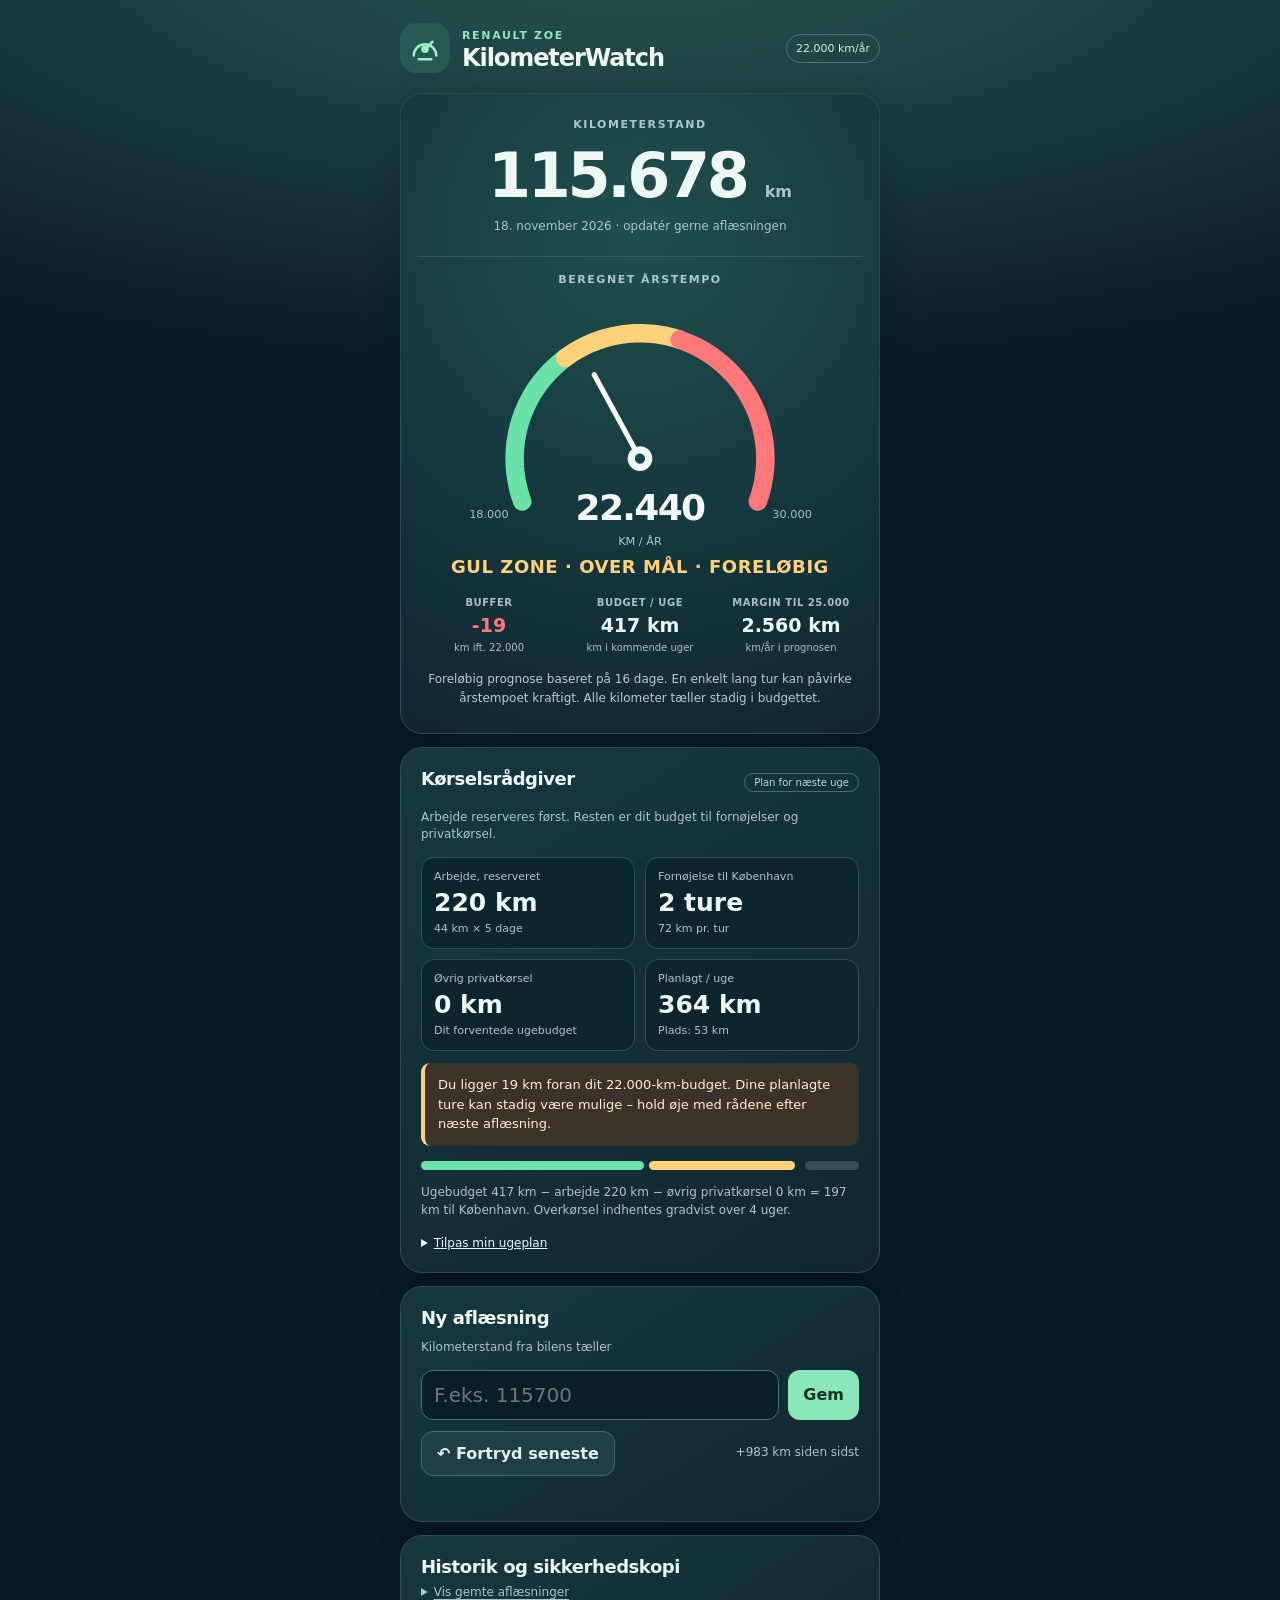
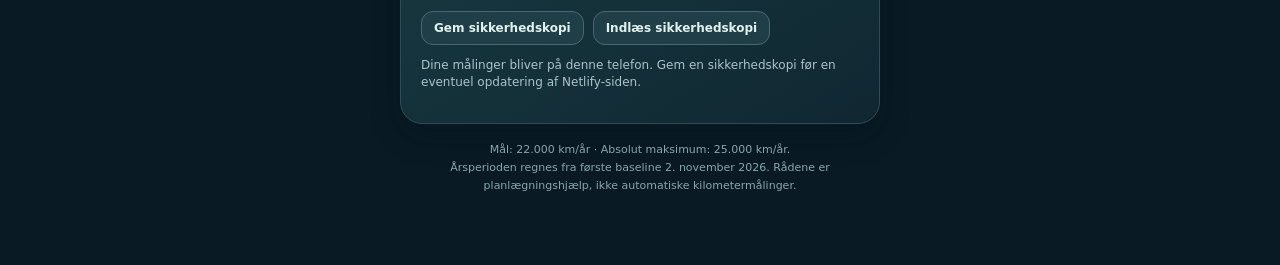
==== tools/kilometerwatch/index.html @ fc273396 "Add standalone KilometerWatch driving adviser mobile test" ====
<!doctype html>
<html lang="da">
<head>
<meta charset="utf-8">
<meta name="viewport" content="width=device-width,initial-scale=1,viewport-fit=cover">
<meta name="theme-color" content="#0b1b24">
<meta name="description" content="KilometerWatch: kørselsrådgiver for Renault Zoe med kilometerbudget og planer for fornøjelse til København.">
<title>Renault Zoe · KilometerWatch</title>
<style>
:root{color-scheme:dark;font-family:system-ui,-apple-system,BlinkMacSystemFont,'Segoe UI',sans-serif;--bg:#091a24;--panel:#14303a;--border:#2d4c57;--text:#edf8f5;--muted:#aec3c9;--mint:#75e5ae;--amber:#ffd17b;--red:#ff777a}
*{box-sizing:border-box}html{background:var(--bg);min-height:100%}body{margin:0;color:var(--text);background:radial-gradient(ellipse 100% 24% at 50% -3%,#285650,transparent),var(--bg);min-height:100dvh}.wrap{width:min(100%,510px);margin:auto;padding:23px 15px 60px}.header{display:flex;align-items:center;gap:12px;margin-bottom:20px}.brandicon{background:#265952;color:#9df2c8;border-radius:16px;display:grid;place-items:center;width:50px;height:50px;flex:none}.brandicon svg{width:30px}.brand small{font-size:11px;letter-spacing:.15em;color:#94e3c7;font-weight:800}.brand h1{font-size:24px;margin:1px 0 0;letter-spacing:-.045em}.goal{border:1px solid #4b7773;font-size:11px;padding:7px 9px;border-radius:16px;margin-left:auto;white-space:nowrap;color:#d4eae4}.panel{background:linear-gradient(148deg,#173840,#102732);border:1px solid var(--border);border-radius:22px;padding:20px;margin:0 0 13px;box-shadow:0 12px 32px #02101a33}.hero{text-align:center;background:radial-gradient(circle at 50% 22%,#20504c,#14343d 60%,#102632);padding:24px 13px 22px}.overline{text-transform:uppercase;color:#a9cac7;letter-spacing:.14em;font-size:11px;font-weight:800}.odo{font-size:clamp(45px,12vw,62px);line-height:1.2;margin:8px 0 5px;letter-spacing:-.055em;font-weight:850;font-variant-numeric:tabular-nums}.odo .unit{font-size:16px;color:#abc3c7;letter-spacing:0}.muted{color:var(--muted)}.small{font-size:12px;line-height:1.45}.divider{height:1px;background:#39595c;margin:20px 3px 16px}.gauge{width:100%;max-width:370px;margin:2px auto -14px;display:block;overflow:visible}.needle{transform-origin:180px 166px;transition:transform .6s}.gauge .value{font-size:35px;fill:#f4f9f7;font-weight:850;letter-spacing:-1.6px}.gauge .units{font-size:11px;fill:#b4c9cb}.gauge .tick{font-size:11px;fill:#a9bfc3}.status{font-weight:850;font-size:18px;letter-spacing:.03em;margin:10px 0 6px}.status.green{color:var(--mint)}.status.amber{color:var(--amber)}.status.red{color:var(--red)}.facts{display:grid;grid-template-columns:repeat(3,1fr);gap:5px;margin:20px 2px 12px}.fact{padding:0 2px}.fact .lbl{display:block;text-transform:uppercase;font-size:10px;color:#a6c0c4;letter-spacing:.055em;font-weight:750}.fact strong{display:block;margin-top:6px;font-size:19px;font-variant-numeric:tabular-nums}.fact small{font-size:10px;color:#aac0c5}.fact strong.negative{color:var(--red)}.fact strong.positive{color:var(--mint)}.explanation{font-size:12px;line-height:1.6;color:#b4cbd0;margin:15px 6px 2px}.panel h2{font-size:18px;margin:0 0 8px;letter-spacing:-.025em}.tag{font-size:10px;border:1px solid #486d72;color:#bcd6d8;padding:3px 9px;border-radius:20px;white-space:nowrap}.flexhead{display:flex;align-items:center;justify-content:space-between;gap:8px}.advice{border-left:4px solid var(--mint);background:#173c39;padding:12px 13px;border-radius:9px;margin:12px 0;color:#dff9ec;line-height:1.5;font-size:13px}.advice.warn{border-left-color:var(--amber);background:#3b3229;color:#fff0d3}.advice.danger{border-left-color:var(--red);background:#432b30;color:#ffe5e5}.numbers{display:grid;grid-template-columns:repeat(2,minmax(0,1fr));gap:10px;margin-top:14px}.metric{background:#0c2630;border:1px solid #2f5057;border-radius:13px;padding:12px}.metric small{display:block;color:var(--muted);font-size:11px}.metric strong{display:block;font-size:25px;margin-top:5px;font-variant-numeric:tabular-nums}.metric em{font-size:11px;color:var(--muted);font-style:normal}.plot{display:flex;gap:5px;margin:15px 0 4px}.plot div{height:9px;border-radius:10px}.keyline{font-size:12px;line-height:1.5;color:var(--muted);margin:13px 0 0}.fieldrow{display:flex;gap:9px;margin:13px 0 0}.fieldrow input{min-width:0;flex:1;background:#081e29;color:#fff;padding:12px;border:1px solid #4a7176;border-radius:12px;font:inherit;font-size:20px}.fieldrow input:focus,.settings input:focus{outline:2px solid #72eab1}.btn{border:0;border-radius:12px;font:inherit;font-weight:800;cursor:pointer;padding:12px 15px;background:#8be7ba;color:#0b3527}.btn-secondary{border:1px solid #496971;background:#203e48;color:#e1f2ec}.btn:disabled{opacity:.45;cursor:not-allowed}.underrow{display:flex;justify-content:space-between;gap:8px;align-items:center;margin-top:11px}.note{min-height:15px;font-size:12px;color:var(--amber);margin:10px 0 0;line-height:1.4}.settings{display:grid;grid-template-columns:1fr 1fr;gap:10px;margin-top:12px}.settings label{font-size:11px;color:#bcd0d0;display:flex;flex-direction:column;gap:5px}.settings input{font:inherit;font-size:16px;background:#08222e;border:1px solid #496773;color:#f5faf8;border-radius:10px;padding:10px 12px;width:100%;font-variant-numeric:tabular-nums}.settings .full{grid-column:span 2}.history{font-size:12px}.history summary{cursor:pointer;text-decoration:underline;color:#aac4c6;text-underline-offset:3px}.history ul{padding:0;list-style:none}.history li{border-bottom:1px solid #2b4952;display:flex;justify-content:space-between;padding:8px 2px;color:#afc9ce}.history strong{color:#e7faf3}.backups{display:flex;gap:9px;flex-wrap:wrap;margin-top:12px}.backups button{font-size:12px;padding:9px 12px}.foot{font-size:11px;color:#88a7ad;text-align:center;margin-top:17px;line-height:1.6}.toast{position:fixed;bottom:15px;left:50%;transform:translateX(-50%);width:min(calc(100% - 26px),440px);background:#193c40;border:1px solid #78d0af;border-radius:14px;padding:13px 14px;box-shadow:0 12px 30px #0009;font-size:13px;line-height:1.4;z-index:20}.toast[hidden]{display:none}.toast button{float:right;margin-left:6px;background:none;border:0;color:#a6f7d8;font-size:18px;cursor:pointer}.toptip{font-size:11px;color:#9ebec4;margin:6px 0}.secondary{color:#b4cdd0}@media(max-width:360px){.wrap{padding:17px 10px 40px}.panel{padding:16px}.header h1{font-size:21px}.goal{font-size:10px;padding:6px}.metric strong{font-size:21px}.fact strong{font-size:17px}}
</style>
</head>
<body>
<main class="wrap">
<header class="header"><div class="brandicon"><svg viewBox="0 0 24 24" fill="none" stroke="currentColor" stroke-width="2" stroke-linecap="round"><path d="M3 18a9 9 0 0 1 18 0"/><path d="m12 13 6-6"/><circle cx="12" cy="13" r="2"/><path d="M7 21h10"/></svg></div><div class="brand"><small>RENAULT ZOE</small><h1>KilometerWatch</h1></div><div class="goal">22.000 km/år</div></header>
<section class="panel hero" aria-label="Kilometertæller og årstempo">
<div class="overline">Kilometerstand</div><div class="odo"><span id="odometer">114.695</span> <span class="unit">km</span></div><div id="updated" class="muted small">Seneste aflæsning</div><div class="divider"></div>
<div class="overline">Beregnet årstempo</div>
<svg class="gauge" viewBox="0 0 360 265" role="img" aria-label="Beregnet årlig kilometerstand">
<path id="greenArc" fill="none" stroke="#69e3a8" stroke-width="18" stroke-linecap="round"/><path id="amberArc" fill="none" stroke="#ffd17b" stroke-width="18" stroke-linecap="round"/><path id="redArc" fill="none" stroke="#ff797b" stroke-width="18" stroke-linecap="round"/>
<g class="needle" id="needle"><line x1="180" y1="166" x2="180" y2="73" stroke="#f5fbf8" stroke-width="5" stroke-linecap="round"/><circle cx="180" cy="166" r="12" fill="#eff8f3"/><circle cx="180" cy="166" r="5" fill="#164449"/></g>
<text id="annual" class="value" x="180" y="226" text-anchor="middle">—</text><text class="units" x="180" y="250" text-anchor="middle">KM / ÅR</text><text class="tick" x="33" y="224" text-anchor="middle">18.000</text><text class="tick" x="328" y="224" text-anchor="middle">30.000</text>
</svg>
<div id="state" class="status amber">AFVENTER FLERE MÅLINGER</div>
<div class="facts"><div class="fact"><span class="lbl">Buffer</span><strong id="buffer">—</strong><small>km ift. 22.000</small></div><div class="fact"><span class="lbl">Budget / uge</span><strong id="weekBudget">—</strong><small>km i kommende uger</small></div><div class="fact"><span class="lbl">Margin til 25.000</span><strong id="hardMargin">—</strong><small>km/år i prognosen</small></div></div>
<p id="tempoDesc" class="explanation">Årstempoet beregnes ud fra gemte aflæsninger.</p>
</section>
<section class="panel" aria-label="Kørselsrådgiver">
<div class="flexhead"><h2>Kørselsrådgiver</h2><span class="tag">Plan for næste uge</span></div>
<p class="small muted">Arbejde reserveres først. Resten er dit budget til fornøjelser og privatkørsel.</p>
<div class="numbers">
<div class="metric"><small>Arbejde, reserveret</small><strong id="workKm">220 km</strong><em>44 km × 5 dage</em></div>
<div class="metric"><small>Fornøjelse til København</small><strong id="cphSlots">2 ture</strong><em id="cphKm">72 km tur/retur</em></div>
<div class="metric"><small>Øvrig privatkørsel</small><strong id="otherKm">0 km</strong><em>Dit forventede ugebudget</em></div>
<div class="metric"><small>Planlagt / uge</small><strong id="plannedKm">—</strong><em id="roomLeft">—</em></div>
</div>
<div class="advice" id="advice" role="status" aria-live="polite">Din anbefaling kommer her.</div>
<div class="plot" aria-hidden="true"><div id="workBar" style="background:#6ce2a8;width:54%"></div><div id="cphBar" style="background:#ffd17b;width:34%"></div><div id="otherBar" style="background:#70a8d1;width:4%"></div><div id="leftBar" style="background:#334e59;width:8%"></div></div>
<p id="mathDesc" class="keyline"></p>
<details style="margin-top:16px"><summary class="small" style="cursor:pointer;text-decoration:underline">Tilpas min ugeplan</summary>
<div class="settings">
<label>Arbejdsdage / uge<input id="workDays" type="number" min="0" max="7" step="1" value="5"></label>
<label>Km pr. arbejdsdag<input id="workRoundtrip" type="number" min="0" max="300" step="1" value="44"></label>
<label>Fornøjelse til København / uge<input id="plannedTrips" type="number" min="0" max="14" step="1" value="2"></label>
<label>Km tur/retur København<input id="cphRoundtrip" type="number" min="1" max="500" step="1" value="72"></label>
<label class="full">Øvrig privatkørsel, km/uge<input id="otherPrivate" type="number" min="0" max="1000" step="1" value="0"></label>
</div>
<p class="small muted">Indstillinger gemmes kun på denne enhed. Standard: 5 arbejdsdage × 44 km, 72 km pr. København-tur. Weekender og ferie er ikke automatisk arbejdsdage.</p>
</details>
</section>
<section class="panel" aria-label="Ny kilometeraflæsning"><h2>Ny aflæsning</h2><form id="form"><label for="kmInput" class="small muted">Kilometerstand fra bilens tæller</label><div class="fieldrow"><input id="kmInput" type="text" inputmode="numeric" autocomplete="off" placeholder="F.eks. 115700" maxlength="10" required><button type="submit" class="btn">Gem</button></div><div class="underrow"><button id="undo" type="button" class="btn btn-secondary" disabled>↶ Fortryd seneste</button><span id="lastDelta" class="small muted">—</span></div><p class="note" id="message" aria-live="polite"></p></form></section>
<section class="panel"><h2>Historik og sikkerhedskopi</h2><details class="history"><summary>Vis gemte aflæsninger</summary><ul id="historyList"></ul></details><div class="backups"><button id="export" class="btn btn-secondary" type="button">Gem sikkerhedskopi</button><button id="importBtn" class="btn btn-secondary" type="button">Indlæs sikkerhedskopi</button><input id="importFile" type="file" accept=".json,application/json" hidden></div><p class="small muted">Dine målinger bliver på denne telefon. Gem en sikkerhedskopi før en eventuel opdatering af Netlify-siden.</p></section>
<p class="foot">Mål: 22.000 km/år · Absolut maksimum: 25.000 km/år.<br>Årsperioden regnes fra første baseline 2. november 2026. Rådene er planlægningshjælp, ikke automatiske kilometermålinger.</p>
</main>
<div id="toast" class="toast" hidden><button type="button" id="closeToast" aria-label="Luk besked">×</button><span id="toastText"></span></div>
<script>
(()=>{'use strict';
const KEY='kilometerwatch-v7-manuel', SETTINGS_KEY='kilometerwatch-v9-settings',BASE={date:'2026-11-02',km:114695},GOAL=22000,HARD=25000,DAYS=365.2425,RECOVERY_WEEKS=4;
const initialSettings={workDays:5,workRoundtrip:44,plannedTrips:2,cphRoundtrip:72,otherPrivate:0};
const $=id=>document.getElementById(id), fmt=n=>new Intl.NumberFormat('da-DK',{maximumFractionDigits:0}).format(Math.round(n));
function day(s){let d=new Date(s+'T12:00:00Z');if(!/^\d{4}-\d{2}-\d{2}$/.test(s)||Number.isNaN(d.getTime())||d.toISOString().slice(0,10)!==s)throw Error('Ugyldig dato');return Date.UTC(+s.slice(0,4),+s.slice(5,7)-1,+s.slice(8,10))/86400000}
function today(){let d=new Date();return d.getFullYear()+'-'+String(d.getMonth()+1).padStart(2,'0')+'-'+String(d.getDate()).padStart(2,'0')}
function fullDate(s){return new Intl.DateTimeFormat('da-DK',{day:'numeric',month:'long',year:'numeric'}).format(new Date(s+'T12:00:00'))}
function validate(a){if(!Array.isArray(a)||a.length>3000)throw Error('Ugyldig historik');let prev=BASE;for(const o of a){if(!o||typeof o.date!=='string'||!Number.isSafeInteger(o.km)||o.km<prev.km||o.km>2000000||day(o.date)<day(prev.date)||day(o.date)>day(today()))throw Error('Ugyldig historik eller kilometertal');prev=o}return a.map(e=>({date:e.date,km:e.km}))}
let entries=[{date:'2026-11-18',km:115678}];try{const saved=JSON.parse(localStorage.getItem(KEY));if(saved?.version===1&&Array.isArray(saved.entries))entries=validate(saved.entries)}catch(e){console.warn('Historikken kunne ikke indlæses; originalen er ikke slettet',e)}
let settings={...initialSettings};try{const old=JSON.parse(localStorage.getItem(SETTINGS_KEY));if(old&&typeof old==='object')Object.keys(initialSettings).forEach(k=>{let v=Number(old[k]);if(Number.isFinite(v)&&v>=0&&v<=1000)settings[k]=v})}catch(e){}
const limits={workDays:7,workRoundtrip:300,plannedTrips:14,cphRoundtrip:500,otherPrivate:1000};
Object.keys(initialSettings).forEach(k=>{$(k).value=settings[k];$(k).addEventListener('change',()=>{let v=Number($(k).value);settings[k]=Number.isFinite(v)?Math.max(k==='cphRoundtrip'?1:0,Math.min(limits[k],Math.floor(v))):initialSettings[k];$(k).value=settings[k];localStorage.setItem(SETTINGS_KEY,JSON.stringify(settings));render()})});
function save(){localStorage.setItem(KEY,JSON.stringify({version:1,baseline:BASE,entries}))}
function path(a,b){let r='';for(let d=a;d<=b;d+=(b-a)/32){let rd=Math.PI*d/180;r+=(r?'L':'M')+(180+122*Math.sin(rd)).toFixed(1)+','+(166-122*Math.cos(rd)).toFixed(1)}let rd=Math.PI*b/180;return r+'L'+(180+122*Math.sin(rd)).toFixed(1)+','+(166-122*Math.cos(rd)).toFixed(1)}
const ang=v=>-110+220*(v-18000)/(30000-18000);
$('greenArc').setAttribute('d',path(-110,ang(22000)));$('amberArc').setAttribute('d',path(ang(22000),ang(25000)));$('redArc').setAttribute('d',path(ang(25000),110));
function model(){
const last=entries.at(-1)||BASE, elapsed=Math.max(0,day(last.date)-day(BASE.date)),distance=last.km-BASE.km,pace=elapsed?distance*DAYS/elapsed:null,preliminary=elapsed<28;
const buffer=(GOAL*elapsed/DAYS)-distance;const remainingDays=Math.max(0,DAYS-elapsed),remainingWeeks=remainingDays/7;
const nominal=GOAL*7/DAYS;let weekly=remainingWeeks>0?Math.max(0,(GOAL-distance)/remainingWeeks):0;
weekly=Math.min(nominal,weekly);
if(buffer<0)weekly=Math.min(weekly,Math.max(0,nominal+buffer/RECOVERY_WEEKS));
const work=settings.workDays*settings.workRoundtrip,cph=settings.cphRoundtrip,planned=settings.plannedTrips*cph,other=settings.otherPrivate,optional=Math.max(0,weekly-work-other),slots=Math.max(0,Math.floor(optional/cph+1e-9)),skip=Math.max(0,settings.plannedTrips-slots),total=work+planned+other;
const over=total-weekly;const status=pace===null?'unknown':pace>=HARD?'red':pace>GOAL||buffer<0?'amber':'green';
return{last,elapsed,distance,pace,preliminary,buffer,remainingDays,remainingWeeks,weekly,work,cph,planned,other,optional,slots,skip,total,over,status,hardLeft:HARD-distance,targetLeft:GOAL-distance};
}
function showToast(text){$('toastText').textContent=text;$('toast').hidden=false}
$('closeToast').onclick=()=>$('toast').hidden=true;
function render(showNotification=false){const m=model();
$('odometer').textContent=fmt(m.last.km);$('updated').textContent=fullDate(m.last.date)+(m.last.date!==today()?' · opdatér gerne aflæsningen':'');
$('annual').textContent=m.pace===null?'—':fmt(m.pace);$('needle').style.transform='rotate('+Math.max(-110,Math.min(110,ang(m.pace??GOAL)))+'deg)';
let stateText=m.status==='unknown'?'AFVENTER AFLÆSNINGER':m.status==='red'?'RØD ZONE · OVER 25.000':m.status==='amber'?'GUL ZONE · OVER MÅL':'GRØN ZONE · INDEN FOR MÅL';if(m.preliminary&&m.status!=='unknown')stateText+=' · FORELØBIG';$('state').textContent=stateText;$('state').className='status '+(m.status==='unknown'?'amber':m.status);
$('buffer').textContent=(m.buffer>=0?'+':'')+fmt(m.buffer);$('buffer').className=m.buffer>=0?'positive':'negative';$('weekBudget').textContent=fmt(m.weekly)+' km';$('hardMargin').textContent=m.pace===null?'—':fmt(HARD-m.pace)+' km';
$('tempoDesc').textContent=m.pace===null?'Tilføj en ny aflæsning efter startmålingen for at få en beregning.':m.preliminary?'Foreløbig prognose baseret på '+m.elapsed+' dage. En enkelt lang tur kan påvirke årstempoet kraftigt. Alle kilometer tæller stadig i budgettet.':'Årstempo beregnet på '+m.elapsed+' dages kørsel. Alle ture tæller, også ekstraordinære.';
$('workKm').textContent=fmt(m.work)+' km';$('cphSlots').textContent=fmt(m.slots)+' ture';$('cphKm').textContent=fmt(m.cph)+' km pr. tur';$('otherKm').textContent=fmt(m.other)+' km';$('plannedKm').textContent=fmt(m.total)+' km';$('roomLeft').textContent=(m.over>0?fmt(m.over)+' km over budget':'Plads: '+fmt(-m.over)+' km');
let a=$('advice');a.className='advice';let advice='';
if(m.remainingDays<=0){a.className+=' danger';advice='Årsperioden er afsluttet. Start en ny periode efter du har eksporteret historikken.'}
else if(m.work>m.weekly){a.className+=' danger';advice='Dit budget rækker ikke til den reserverede arbejdskørsel. Sænk den øvrige kørsel og kontrollér årsmål eller periode.'}
else if(m.skip>0){a.className+=' warn';advice='Overvej at springe '+fmt(m.skip)+' af dine '+fmt(settings.plannedTrips)+' planlagte ture med fornøjelse til København over i den kommende uge. Arbejdskørslen er reserveret.'}
else if(m.status==='red'){a.className+=' danger';advice='Du ligger over den absolutte grænse i prognosen. Undgå ekstra ture, indtil du har en mere stabil udvikling.'}
else if(m.buffer<0){a.className+=' warn';advice='Du ligger '+fmt(-m.buffer)+' km foran dit 22.000-km-budget. Dine planlagte ture kan stadig være mulige – hold øje med rådene efter næste aflæsning.'}
else{advice='Din plan passer lige nu til 22.000 km/år. Arbejde er sikret, og du har plads til op til '+fmt(m.slots)+' ture med fornøjelse til København næste uge.'}
a.textContent=advice;
$('mathDesc').textContent='Ugebudget '+fmt(m.weekly)+' km − arbejde '+fmt(m.work)+' km − øvrig privatkørsel '+fmt(m.other)+' km = '+fmt(m.optional)+' km til København. '+(m.buffer<0?'Overkørsel indhentes gradvist over '+RECOVERY_WEEKS+' uger.':'Enkeltstående lange ture tæller med, men afgør ikke rådet alene.');
const w=Math.min(m.weekly,m.work),k=Math.min(Math.max(0,m.weekly-w),m.planned),o=Math.min(Math.max(0,m.weekly-w-k),m.other),remaining=Math.max(0,m.weekly-w-k-o),den=Math.max(1,m.weekly);[['workBar',w],['cphBar',k],['otherBar',o],['leftBar',remaining]].forEach(([id,val])=>{$(id).style.width=(val/den*100)+'%'});
$('undo').disabled=entries.length===0;$('lastDelta').textContent=entries.length?'+'+fmt(m.last.km-(entries.at(-2)||BASE).km)+' km siden sidst':'Start: '+fmt(BASE.km)+' km';const list=$('historyList');list.replaceChildren();[...entries,BASE].reverse().forEach(e=>{let li=document.createElement('li'),span=document.createElement('span'),strong=document.createElement('strong');span.textContent=fullDate(e.date)+(e===BASE?' · start':'');strong.textContent=fmt(e.km)+' km';li.append(span,strong);list.appendChild(li)});
if(showNotification&&(m.skip>0||m.status==='red'))showToast(advice);
}
$('form').onsubmit=e=>{e.preventDefault();const msg=$('message'),raw=$('kmInput').value.trim().replace(/[.\s]/g,'');if(!/^\d{5,7}$/.test(raw)){msg.textContent='Indtast hele kilometerstanden, fx 115678.';return}const km=Number(raw),prev=entries.at(-1)||BASE,date=today();if(km<prev.km||km>2000000){msg.textContent='Kilometerstanden skal være mindst '+fmt(prev.km)+' km.';return}if(date<prev.date){msg.textContent='Telefonens dato er før seneste aflæsning.';return}if(date===prev.date&&km===prev.km){msg.textContent='Denne aflæsning er allerede gemt.';return}if(km-prev.km>Math.max(1,day(date)-day(prev.date))*600+200&&!confirm('Er en stigning på '+fmt(km-prev.km)+' km korrekt?'))return;entries.push({date,km});try{save()}catch(err){entries.pop();msg.textContent='Kunne ikke gemme aflæsningen på denne enhed.';return}msg.textContent='Aflæsning gemt.';msg.style.color='var(--mint)';$('kmInput').value='';render(true)};
$('undo').onclick=()=>{if(!entries.length)return;if(!confirm('Fortryd den seneste aflæsning?'))return;entries.pop();save();$('message').textContent='Seneste aflæsning fortrudt.';render()};
$('export').onclick=()=>{let blob=new Blob([JSON.stringify({app:'KilometerWatch',version:9,baseline:BASE,readings:[BASE,...entries],settings},null,2)],{type:'application/json'}),url=URL.createObjectURL(blob),a=document.createElement('a');a.href=url;a.download='kilometerwatch-backup-'+today()+'.json';a.click();setTimeout(()=>URL.revokeObjectURL(url),1500)};
$('importBtn').onclick=()=>$('importFile').click();$('importFile').onchange=async e=>{let f=e.target.files[0];if(!f)return;try{let j=JSON.parse(await f.text()),data=j.readings??j.entries??j?.data?.readings;if(!Array.isArray(data))throw Error('Ingen aflæsninger i filen');let valid=validate(data.filter(x=>!(x.date===BASE.date&&x.km===BASE.km)));if(!confirm('Indlæs '+valid.length+' aflæsninger? Dette erstatter nuværende historik på denne enhed. Gem gerne en sikkerhedskopi først.'))return;entries=valid;save();render();$('message').textContent='Historik indlæst.'}catch(err){alert('Kunne ikke indlæse filen: '+err.message)}finally{e.target.value=''}};
render();if('serviceWorker'in navigator&&location.protocol.startsWith('http'))window.addEventListener('load',()=>navigator.serviceWorker.register('./sw.js').catch(()=>{}));
})();
</script>
</body>
</html>
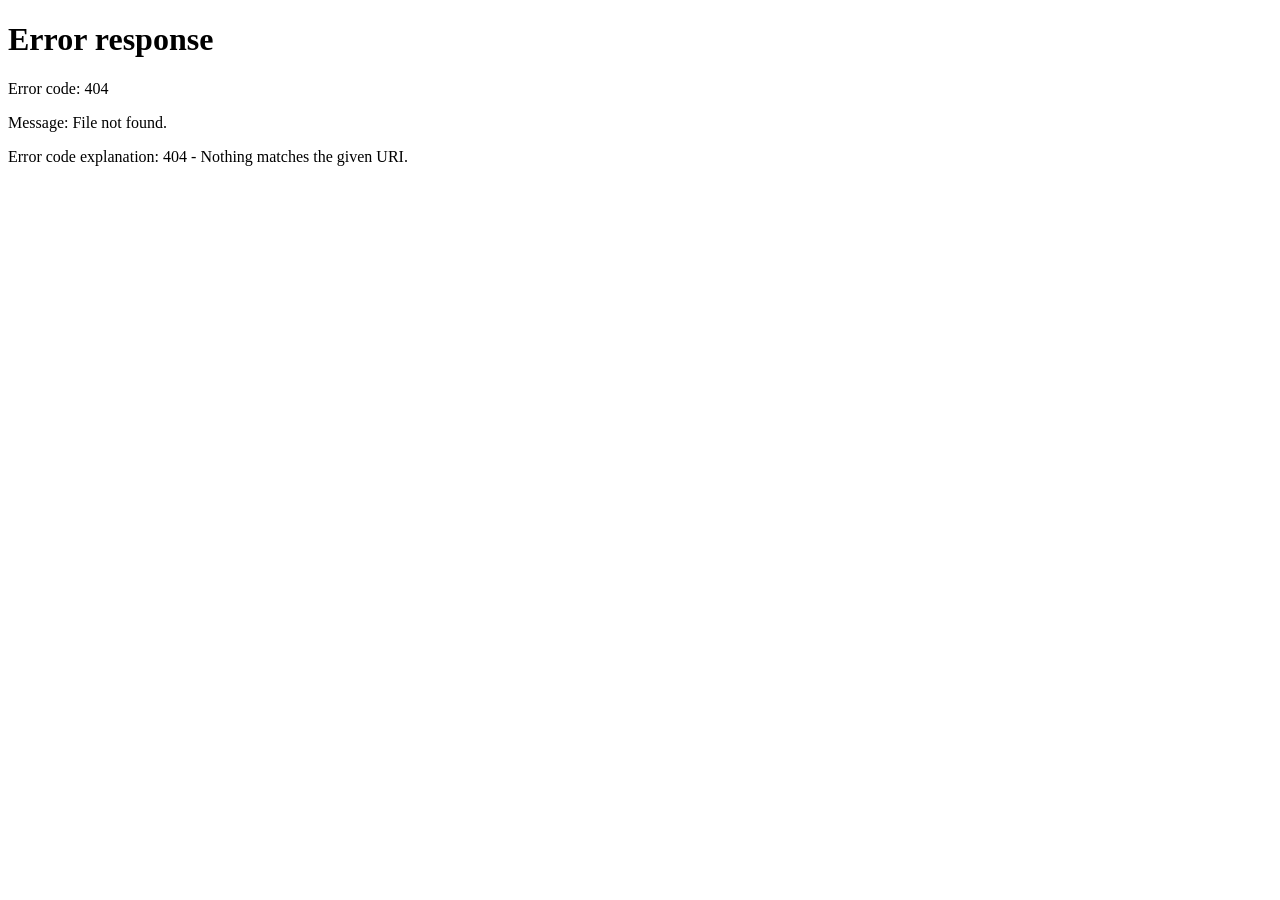
==== commit 03ed8cd8: "Udgiv KilometerWatch v16 med kalenderbudget, import og offlinebrug" ====
--- a/tools/kilometerwatch/index.html
+++ b/tools/kilometerwatch/index.html
@@ -1,114 +1 @@
-<!doctype html>
-<html lang="da">
-<head>
-<meta charset="utf-8">
-<meta name="viewport" content="width=device-width,initial-scale=1,viewport-fit=cover">
-<meta name="theme-color" content="#0b1b24">
-<meta name="description" content="KilometerWatch: kørselsrådgiver for Renault Zoe med kilometerbudget og planer for fornøjelse til København.">
-<title>Renault Zoe · KilometerWatch</title>
-<style>
-:root{color-scheme:dark;font-family:system-ui,-apple-system,BlinkMacSystemFont,'Segoe UI',sans-serif;--bg:#091a24;--panel:#14303a;--border:#2d4c57;--text:#edf8f5;--muted:#aec3c9;--mint:#75e5ae;--amber:#ffd17b;--red:#ff777a}
-*{box-sizing:border-box}html{background:var(--bg);min-height:100%}body{margin:0;color:var(--text);background:radial-gradient(ellipse 100% 24% at 50% -3%,#285650,transparent),var(--bg);min-height:100dvh}.wrap{width:min(100%,510px);margin:auto;padding:23px 15px 60px}.header{display:flex;align-items:center;gap:12px;margin-bottom:20px}.brandicon{background:#265952;color:#9df2c8;border-radius:16px;display:grid;place-items:center;width:50px;height:50px;flex:none}.brandicon svg{width:30px}.brand small{font-size:11px;letter-spacing:.15em;color:#94e3c7;font-weight:800}.brand h1{font-size:24px;margin:1px 0 0;letter-spacing:-.045em}.goal{border:1px solid #4b7773;font-size:11px;padding:7px 9px;border-radius:16px;margin-left:auto;white-space:nowrap;color:#d4eae4}.panel{background:linear-gradient(148deg,#173840,#102732);border:1px solid var(--border);border-radius:22px;padding:20px;margin:0 0 13px;box-shadow:0 12px 32px #02101a33}.hero{text-align:center;background:radial-gradient(circle at 50% 22%,#20504c,#14343d 60%,#102632);padding:24px 13px 22px}.overline{text-transform:uppercase;color:#a9cac7;letter-spacing:.14em;font-size:11px;font-weight:800}.odo{font-size:clamp(45px,12vw,62px);line-height:1.2;margin:8px 0 5px;letter-spacing:-.055em;font-weight:850;font-variant-numeric:tabular-nums}.odo .unit{font-size:16px;color:#abc3c7;letter-spacing:0}.muted{color:var(--muted)}.small{font-size:12px;line-height:1.45}.divider{height:1px;background:#39595c;margin:20px 3px 16px}.gauge{width:100%;max-width:370px;margin:2px auto -14px;display:block;overflow:visible}.needle{transform-origin:180px 166px;transition:transform .6s}.gauge .value{font-size:35px;fill:#f4f9f7;font-weight:850;letter-spacing:-1.6px}.gauge .units{font-size:11px;fill:#b4c9cb}.gauge .tick{font-size:11px;fill:#a9bfc3}.status{font-weight:850;font-size:18px;letter-spacing:.03em;margin:10px 0 6px}.status.green{color:var(--mint)}.status.amber{color:var(--amber)}.status.red{color:var(--red)}.facts{display:grid;grid-template-columns:repeat(3,1fr);gap:5px;margin:20px 2px 12px}.fact{padding:0 2px}.fact .lbl{display:block;text-transform:uppercase;font-size:10px;color:#a6c0c4;letter-spacing:.055em;font-weight:750}.fact strong{display:block;margin-top:6px;font-size:19px;font-variant-numeric:tabular-nums}.fact small{font-size:10px;color:#aac0c5}.fact strong.negative{color:var(--red)}.fact strong.positive{color:var(--mint)}.explanation{font-size:12px;line-height:1.6;color:#b4cbd0;margin:15px 6px 2px}.panel h2{font-size:18px;margin:0 0 8px;letter-spacing:-.025em}.tag{font-size:10px;border:1px solid #486d72;color:#bcd6d8;padding:3px 9px;border-radius:20px;white-space:nowrap}.flexhead{display:flex;align-items:center;justify-content:space-between;gap:8px}.advice{border-left:4px solid var(--mint);background:#173c39;padding:12px 13px;border-radius:9px;margin:12px 0;color:#dff9ec;line-height:1.5;font-size:13px}.advice.warn{border-left-color:var(--amber);background:#3b3229;color:#fff0d3}.advice.danger{border-left-color:var(--red);background:#432b30;color:#ffe5e5}.numbers{display:grid;grid-template-columns:repeat(2,minmax(0,1fr));gap:10px;margin-top:14px}.metric{background:#0c2630;border:1px solid #2f5057;border-radius:13px;padding:12px}.metric small{display:block;color:var(--muted);font-size:11px}.metric strong{display:block;font-size:25px;margin-top:5px;font-variant-numeric:tabular-nums}.metric em{font-size:11px;color:var(--muted);font-style:normal}.plot{display:flex;gap:5px;margin:15px 0 4px}.plot div{height:9px;border-radius:10px}.keyline{font-size:12px;line-height:1.5;color:var(--muted);margin:13px 0 0}.fieldrow{display:flex;gap:9px;margin:13px 0 0}.fieldrow input{min-width:0;flex:1;background:#081e29;color:#fff;padding:12px;border:1px solid #4a7176;border-radius:12px;font:inherit;font-size:20px}.fieldrow input:focus,.settings input:focus{outline:2px solid #72eab1}.btn{border:0;border-radius:12px;font:inherit;font-weight:800;cursor:pointer;padding:12px 15px;background:#8be7ba;color:#0b3527}.btn-secondary{border:1px solid #496971;background:#203e48;color:#e1f2ec}.btn:disabled{opacity:.45;cursor:not-allowed}.underrow{display:flex;justify-content:space-between;gap:8px;align-items:center;margin-top:11px}.note{min-height:15px;font-size:12px;color:var(--amber);margin:10px 0 0;line-height:1.4}.settings{display:grid;grid-template-columns:1fr 1fr;gap:10px;margin-top:12px}.settings label{font-size:11px;color:#bcd0d0;display:flex;flex-direction:column;gap:5px}.settings input{font:inherit;font-size:16px;background:#08222e;border:1px solid #496773;color:#f5faf8;border-radius:10px;padding:10px 12px;width:100%;font-variant-numeric:tabular-nums}.settings .full{grid-column:span 2}.history{font-size:12px}.history summary{cursor:pointer;text-decoration:underline;color:#aac4c6;text-underline-offset:3px}.history ul{padding:0;list-style:none}.history li{border-bottom:1px solid #2b4952;display:flex;justify-content:space-between;padding:8px 2px;color:#afc9ce}.history strong{color:#e7faf3}.backups{display:flex;gap:9px;flex-wrap:wrap;margin-top:12px}.backups button{font-size:12px;padding:9px 12px}.foot{font-size:11px;color:#88a7ad;text-align:center;margin-top:17px;line-height:1.6}.toast{position:fixed;bottom:15px;left:50%;transform:translateX(-50%);width:min(calc(100% - 26px),440px);background:#193c40;border:1px solid #78d0af;border-radius:14px;padding:13px 14px;box-shadow:0 12px 30px #0009;font-size:13px;line-height:1.4;z-index:20}.toast[hidden]{display:none}.toast button{float:right;margin-left:6px;background:none;border:0;color:#a6f7d8;font-size:18px;cursor:pointer}.toptip{font-size:11px;color:#9ebec4;margin:6px 0}.secondary{color:#b4cdd0}@media(max-width:360px){.wrap{padding:17px 10px 40px}.panel{padding:16px}.header h1{font-size:21px}.goal{font-size:10px;padding:6px}.metric strong{font-size:21px}.fact strong{font-size:17px}}
-</style>
-</head>
-<body>
-<main class="wrap">
-<header class="header"><div class="brandicon"><svg viewBox="0 0 24 24" fill="none" stroke="currentColor" stroke-width="2" stroke-linecap="round"><path d="M3 18a9 9 0 0 1 18 0"/><path d="m12 13 6-6"/><circle cx="12" cy="13" r="2"/><path d="M7 21h10"/></svg></div><div class="brand"><small>RENAULT ZOE</small><h1>KilometerWatch</h1></div><div class="goal">22.000 km/år</div></header>
-<section class="panel hero" aria-label="Kilometertæller og årstempo">
-<div class="overline">Kilometerstand</div><div class="odo"><span id="odometer">114.695</span> <span class="unit">km</span></div><div id="updated" class="muted small">Seneste aflæsning</div><div class="divider"></div>
-<div class="overline">Beregnet årstempo</div>
-<svg class="gauge" viewBox="0 0 360 265" role="img" aria-label="Beregnet årlig kilometerstand">
-<path id="greenArc" fill="none" stroke="#69e3a8" stroke-width="18" stroke-linecap="round"/><path id="amberArc" fill="none" stroke="#ffd17b" stroke-width="18" stroke-linecap="round"/><path id="redArc" fill="none" stroke="#ff797b" stroke-width="18" stroke-linecap="round"/>
-<g class="needle" id="needle"><line x1="180" y1="166" x2="180" y2="73" stroke="#f5fbf8" stroke-width="5" stroke-linecap="round"/><circle cx="180" cy="166" r="12" fill="#eff8f3"/><circle cx="180" cy="166" r="5" fill="#164449"/></g>
-<text id="annual" class="value" x="180" y="226" text-anchor="middle">—</text><text class="units" x="180" y="250" text-anchor="middle">KM / ÅR</text><text class="tick" x="33" y="224" text-anchor="middle">18.000</text><text class="tick" x="328" y="224" text-anchor="middle">30.000</text>
-</svg>
-<div id="state" class="status amber">AFVENTER FLERE MÅLINGER</div>
-<div class="facts"><div class="fact"><span class="lbl">Buffer</span><strong id="buffer">—</strong><small>km ift. 22.000</small></div><div class="fact"><span class="lbl">Budget / uge</span><strong id="weekBudget">—</strong><small>km i kommende uger</small></div><div class="fact"><span class="lbl">Margin til 25.000</span><strong id="hardMargin">—</strong><small>km/år i prognosen</small></div></div>
-<p id="tempoDesc" class="explanation">Årstempoet beregnes ud fra gemte aflæsninger.</p>
-</section>
-<section class="panel" aria-label="Kørselsrådgiver">
-<div class="flexhead"><h2>Kørselsrådgiver</h2><span class="tag">Plan for næste uge</span></div>
-<p class="small muted">Arbejde reserveres først. Resten er dit budget til fornøjelser og privatkørsel.</p>
-<div class="numbers">
-<div class="metric"><small>Arbejde, reserveret</small><strong id="workKm">220 km</strong><em>44 km × 5 dage</em></div>
-<div class="metric"><small>Fornøjelse til København</small><strong id="cphSlots">2 ture</strong><em id="cphKm">72 km tur/retur</em></div>
-<div class="metric"><small>Øvrig privatkørsel</small><strong id="otherKm">0 km</strong><em>Dit forventede ugebudget</em></div>
-<div class="metric"><small>Planlagt / uge</small><strong id="plannedKm">—</strong><em id="roomLeft">—</em></div>
-</div>
-<div class="advice" id="advice" role="status" aria-live="polite">Din anbefaling kommer her.</div>
-<div class="plot" aria-hidden="true"><div id="workBar" style="background:#6ce2a8;width:54%"></div><div id="cphBar" style="background:#ffd17b;width:34%"></div><div id="otherBar" style="background:#70a8d1;width:4%"></div><div id="leftBar" style="background:#334e59;width:8%"></div></div>
-<p id="mathDesc" class="keyline"></p>
-<details style="margin-top:16px"><summary class="small" style="cursor:pointer;text-decoration:underline">Tilpas min ugeplan</summary>
-<div class="settings">
-<label>Arbejdsdage / uge<input id="workDays" type="number" min="0" max="7" step="1" value="5"></label>
-<label>Km pr. arbejdsdag<input id="workRoundtrip" type="number" min="0" max="300" step="1" value="44"></label>
-<label>Fornøjelse til København / uge<input id="plannedTrips" type="number" min="0" max="14" step="1" value="2"></label>
-<label>Km tur/retur København<input id="cphRoundtrip" type="number" min="1" max="500" step="1" value="72"></label>
-<label class="full">Øvrig privatkørsel, km/uge<input id="otherPrivate" type="number" min="0" max="1000" step="1" value="0"></label>
-</div>
-<p class="small muted">Indstillinger gemmes kun på denne enhed. Standard: 5 arbejdsdage × 44 km, 72 km pr. København-tur. Weekender og ferie er ikke automatisk arbejdsdage.</p>
-</details>
-</section>
-<section class="panel" aria-label="Ny kilometeraflæsning"><h2>Ny aflæsning</h2><form id="form"><label for="kmInput" class="small muted">Kilometerstand fra bilens tæller</label><div class="fieldrow"><input id="kmInput" type="text" inputmode="numeric" autocomplete="off" placeholder="F.eks. 115700" maxlength="10" required><button type="submit" class="btn">Gem</button></div><div class="underrow"><button id="undo" type="button" class="btn btn-secondary" disabled>↶ Fortryd seneste</button><span id="lastDelta" class="small muted">—</span></div><p class="note" id="message" aria-live="polite"></p></form></section>
-<section class="panel"><h2>Historik og sikkerhedskopi</h2><details class="history"><summary>Vis gemte aflæsninger</summary><ul id="historyList"></ul></details><div class="backups"><button id="export" class="btn btn-secondary" type="button">Gem sikkerhedskopi</button><button id="importBtn" class="btn btn-secondary" type="button">Indlæs sikkerhedskopi</button><input id="importFile" type="file" accept=".json,application/json" hidden></div><p class="small muted">Dine målinger bliver på denne telefon. Gem en sikkerhedskopi før en eventuel opdatering af Netlify-siden.</p></section>
-<p class="foot">Mål: 22.000 km/år · Absolut maksimum: 25.000 km/år.<br>Årsperioden regnes fra første baseline 2. november 2026. Rådene er planlægningshjælp, ikke automatiske kilometermålinger.</p>
-</main>
-<div id="toast" class="toast" hidden><button type="button" id="closeToast" aria-label="Luk besked">×</button><span id="toastText"></span></div>
-<script>
-(()=>{'use strict';
-const KEY='kilometerwatch-v7-manuel', SETTINGS_KEY='kilometerwatch-v9-settings',BASE={date:'2026-11-02',km:114695},GOAL=22000,HARD=25000,DAYS=365.2425,RECOVERY_WEEKS=4;
-const initialSettings={workDays:5,workRoundtrip:44,plannedTrips:2,cphRoundtrip:72,otherPrivate:0};
-const $=id=>document.getElementById(id), fmt=n=>new Intl.NumberFormat('da-DK',{maximumFractionDigits:0}).format(Math.round(n));
-function day(s){let d=new Date(s+'T12:00:00Z');if(!/^\d{4}-\d{2}-\d{2}$/.test(s)||Number.isNaN(d.getTime())||d.toISOString().slice(0,10)!==s)throw Error('Ugyldig dato');return Date.UTC(+s.slice(0,4),+s.slice(5,7)-1,+s.slice(8,10))/86400000}
-function today(){let d=new Date();return d.getFullYear()+'-'+String(d.getMonth()+1).padStart(2,'0')+'-'+String(d.getDate()).padStart(2,'0')}
-function fullDate(s){return new Intl.DateTimeFormat('da-DK',{day:'numeric',month:'long',year:'numeric'}).format(new Date(s+'T12:00:00'))}
-function validate(a){if(!Array.isArray(a)||a.length>3000)throw Error('Ugyldig historik');let prev=BASE;for(const o of a){if(!o||typeof o.date!=='string'||!Number.isSafeInteger(o.km)||o.km<prev.km||o.km>2000000||day(o.date)<day(prev.date)||day(o.date)>day(today()))throw Error('Ugyldig historik eller kilometertal');prev=o}return a.map(e=>({date:e.date,km:e.km}))}
-let entries=[{date:'2026-11-18',km:115678}];try{const saved=JSON.parse(localStorage.getItem(KEY));if(saved?.version===1&&Array.isArray(saved.entries))entries=validate(saved.entries)}catch(e){console.warn('Historikken kunne ikke indlæses; originalen er ikke slettet',e)}
-let settings={...initialSettings};try{const old=JSON.parse(localStorage.getItem(SETTINGS_KEY));if(old&&typeof old==='object')Object.keys(initialSettings).forEach(k=>{let v=Number(old[k]);if(Number.isFinite(v)&&v>=0&&v<=1000)settings[k]=v})}catch(e){}
-const limits={workDays:7,workRoundtrip:300,plannedTrips:14,cphRoundtrip:500,otherPrivate:1000};
-Object.keys(initialSettings).forEach(k=>{$(k).value=settings[k];$(k).addEventListener('change',()=>{let v=Number($(k).value);settings[k]=Number.isFinite(v)?Math.max(k==='cphRoundtrip'?1:0,Math.min(limits[k],Math.floor(v))):initialSettings[k];$(k).value=settings[k];localStorage.setItem(SETTINGS_KEY,JSON.stringify(settings));render()})});
-function save(){localStorage.setItem(KEY,JSON.stringify({version:1,baseline:BASE,entries}))}
-function path(a,b){let r='';for(let d=a;d<=b;d+=(b-a)/32){let rd=Math.PI*d/180;r+=(r?'L':'M')+(180+122*Math.sin(rd)).toFixed(1)+','+(166-122*Math.cos(rd)).toFixed(1)}let rd=Math.PI*b/180;return r+'L'+(180+122*Math.sin(rd)).toFixed(1)+','+(166-122*Math.cos(rd)).toFixed(1)}
-const ang=v=>-110+220*(v-18000)/(30000-18000);
-$('greenArc').setAttribute('d',path(-110,ang(22000)));$('amberArc').setAttribute('d',path(ang(22000),ang(25000)));$('redArc').setAttribute('d',path(ang(25000),110));
-function model(){
-const last=entries.at(-1)||BASE, elapsed=Math.max(0,day(last.date)-day(BASE.date)),distance=last.km-BASE.km,pace=elapsed?distance*DAYS/elapsed:null,preliminary=elapsed<28;
-const buffer=(GOAL*elapsed/DAYS)-distance;const remainingDays=Math.max(0,DAYS-elapsed),remainingWeeks=remainingDays/7;
-const nominal=GOAL*7/DAYS;let weekly=remainingWeeks>0?Math.max(0,(GOAL-distance)/remainingWeeks):0;
-weekly=Math.min(nominal,weekly);
-if(buffer<0)weekly=Math.min(weekly,Math.max(0,nominal+buffer/RECOVERY_WEEKS));
-const work=settings.workDays*settings.workRoundtrip,cph=settings.cphRoundtrip,planned=settings.plannedTrips*cph,other=settings.otherPrivate,optional=Math.max(0,weekly-work-other),slots=Math.max(0,Math.floor(optional/cph+1e-9)),skip=Math.max(0,settings.plannedTrips-slots),total=work+planned+other;
-const over=total-weekly;const status=pace===null?'unknown':pace>=HARD?'red':pace>GOAL||buffer<0?'amber':'green';
-return{last,elapsed,distance,pace,preliminary,buffer,remainingDays,remainingWeeks,weekly,work,cph,planned,other,optional,slots,skip,total,over,status,hardLeft:HARD-distance,targetLeft:GOAL-distance};
-}
-function showToast(text){$('toastText').textContent=text;$('toast').hidden=false}
-$('closeToast').onclick=()=>$('toast').hidden=true;
-function render(showNotification=false){const m=model();
-$('odometer').textContent=fmt(m.last.km);$('updated').textContent=fullDate(m.last.date)+(m.last.date!==today()?' · opdatér gerne aflæsningen':'');
-$('annual').textContent=m.pace===null?'—':fmt(m.pace);$('needle').style.transform='rotate('+Math.max(-110,Math.min(110,ang(m.pace??GOAL)))+'deg)';
-let stateText=m.status==='unknown'?'AFVENTER AFLÆSNINGER':m.status==='red'?'RØD ZONE · OVER 25.000':m.status==='amber'?'GUL ZONE · OVER MÅL':'GRØN ZONE · INDEN FOR MÅL';if(m.preliminary&&m.status!=='unknown')stateText+=' · FORELØBIG';$('state').textContent=stateText;$('state').className='status '+(m.status==='unknown'?'amber':m.status);
-$('buffer').textContent=(m.buffer>=0?'+':'')+fmt(m.buffer);$('buffer').className=m.buffer>=0?'positive':'negative';$('weekBudget').textContent=fmt(m.weekly)+' km';$('hardMargin').textContent=m.pace===null?'—':fmt(HARD-m.pace)+' km';
-$('tempoDesc').textContent=m.pace===null?'Tilføj en ny aflæsning efter startmålingen for at få en beregning.':m.preliminary?'Foreløbig prognose baseret på '+m.elapsed+' dage. En enkelt lang tur kan påvirke årstempoet kraftigt. Alle kilometer tæller stadig i budgettet.':'Årstempo beregnet på '+m.elapsed+' dages kørsel. Alle ture tæller, også ekstraordinære.';
-$('workKm').textContent=fmt(m.work)+' km';$('cphSlots').textContent=fmt(m.slots)+' ture';$('cphKm').textContent=fmt(m.cph)+' km pr. tur';$('otherKm').textContent=fmt(m.other)+' km';$('plannedKm').textContent=fmt(m.total)+' km';$('roomLeft').textContent=(m.over>0?fmt(m.over)+' km over budget':'Plads: '+fmt(-m.over)+' km');
-let a=$('advice');a.className='advice';let advice='';
-if(m.remainingDays<=0){a.className+=' danger';advice='Årsperioden er afsluttet. Start en ny periode efter du har eksporteret historikken.'}
-else if(m.work>m.weekly){a.className+=' danger';advice='Dit budget rækker ikke til den reserverede arbejdskørsel. Sænk den øvrige kørsel og kontrollér årsmål eller periode.'}
-else if(m.skip>0){a.className+=' warn';advice='Overvej at springe '+fmt(m.skip)+' af dine '+fmt(settings.plannedTrips)+' planlagte ture med fornøjelse til København over i den kommende uge. Arbejdskørslen er reserveret.'}
-else if(m.status==='red'){a.className+=' danger';advice='Du ligger over den absolutte grænse i prognosen. Undgå ekstra ture, indtil du har en mere stabil udvikling.'}
-else if(m.buffer<0){a.className+=' warn';advice='Du ligger '+fmt(-m.buffer)+' km foran dit 22.000-km-budget. Dine planlagte ture kan stadig være mulige – hold øje med rådene efter næste aflæsning.'}
-else{advice='Din plan passer lige nu til 22.000 km/år. Arbejde er sikret, og du har plads til op til '+fmt(m.slots)+' ture med fornøjelse til København næste uge.'}
-a.textContent=advice;
-$('mathDesc').textContent='Ugebudget '+fmt(m.weekly)+' km − arbejde '+fmt(m.work)+' km − øvrig privatkørsel '+fmt(m.other)+' km = '+fmt(m.optional)+' km til København. '+(m.buffer<0?'Overkørsel indhentes gradvist over '+RECOVERY_WEEKS+' uger.':'Enkeltstående lange ture tæller med, men afgør ikke rådet alene.');
-const w=Math.min(m.weekly,m.work),k=Math.min(Math.max(0,m.weekly-w),m.planned),o=Math.min(Math.max(0,m.weekly-w-k),m.other),remaining=Math.max(0,m.weekly-w-k-o),den=Math.max(1,m.weekly);[['workBar',w],['cphBar',k],['otherBar',o],['leftBar',remaining]].forEach(([id,val])=>{$(id).style.width=(val/den*100)+'%'});
-$('undo').disabled=entries.length===0;$('lastDelta').textContent=entries.length?'+'+fmt(m.last.km-(entries.at(-2)||BASE).km)+' km siden sidst':'Start: '+fmt(BASE.km)+' km';const list=$('historyList');list.replaceChildren();[...entries,BASE].reverse().forEach(e=>{let li=document.createElement('li'),span=document.createElement('span'),strong=document.createElement('strong');span.textContent=fullDate(e.date)+(e===BASE?' · start':'');strong.textContent=fmt(e.km)+' km';li.append(span,strong);list.appendChild(li)});
-if(showNotification&&(m.skip>0||m.status==='red'))showToast(advice);
-}
-$('form').onsubmit=e=>{e.preventDefault();const msg=$('message'),raw=$('kmInput').value.trim().replace(/[.\s]/g,'');if(!/^\d{5,7}$/.test(raw)){msg.textContent='Indtast hele kilometerstanden, fx 115678.';return}const km=Number(raw),prev=entries.at(-1)||BASE,date=today();if(km<prev.km||km>2000000){msg.textContent='Kilometerstanden skal være mindst '+fmt(prev.km)+' km.';return}if(date<prev.date){msg.textContent='Telefonens dato er før seneste aflæsning.';return}if(date===prev.date&&km===prev.km){msg.textContent='Denne aflæsning er allerede gemt.';return}if(km-prev.km>Math.max(1,day(date)-day(prev.date))*600+200&&!confirm('Er en stigning på '+fmt(km-prev.km)+' km korrekt?'))return;entries.push({date,km});try{save()}catch(err){entries.pop();msg.textContent='Kunne ikke gemme aflæsningen på denne enhed.';return}msg.textContent='Aflæsning gemt.';msg.style.color='var(--mint)';$('kmInput').value='';render(true)};
-$('undo').onclick=()=>{if(!entries.length)return;if(!confirm('Fortryd den seneste aflæsning?'))return;entries.pop();save();$('message').textContent='Seneste aflæsning fortrudt.';render()};
-$('export').onclick=()=>{let blob=new Blob([JSON.stringify({app:'KilometerWatch',version:9,baseline:BASE,readings:[BASE,...entries],settings},null,2)],{type:'application/json'}),url=URL.createObjectURL(blob),a=document.createElement('a');a.href=url;a.download='kilometerwatch-backup-'+today()+'.json';a.click();setTimeout(()=>URL.revokeObjectURL(url),1500)};
-$('importBtn').onclick=()=>$('importFile').click();$('importFile').onchange=async e=>{let f=e.target.files[0];if(!f)return;try{let j=JSON.parse(await f.text()),data=j.readings??j.entries??j?.data?.readings;if(!Array.isArray(data))throw Error('Ingen aflæsninger i filen');let valid=validate(data.filter(x=>!(x.date===BASE.date&&x.km===BASE.km)));if(!confirm('Indlæs '+valid.length+' aflæsninger? Dette erstatter nuværende historik på denne enhed. Gem gerne en sikkerhedskopi først.'))return;entries=valid;save();render();$('message').textContent='Historik indlæst.'}catch(err){alert('Kunne ikke indlæse filen: '+err.message)}finally{e.target.value=''}};
-render();if('serviceWorker'in navigator&&location.protocol.startsWith('http'))window.addEventListener('load',()=>navigator.serviceWorker.register('./sw.js').catch(()=>{}));
-})();
-</script>
-</body>
-</html>+<!doctype html><html lang="da"><meta charset="utf-8"><title>KilometerWatch</title><script>location.replace("/tools/kilometerwatch/drive"+location.search+location.hash)</script><a href="/tools/kilometerwatch/drive">Åbn KilometerWatch</a></html>
